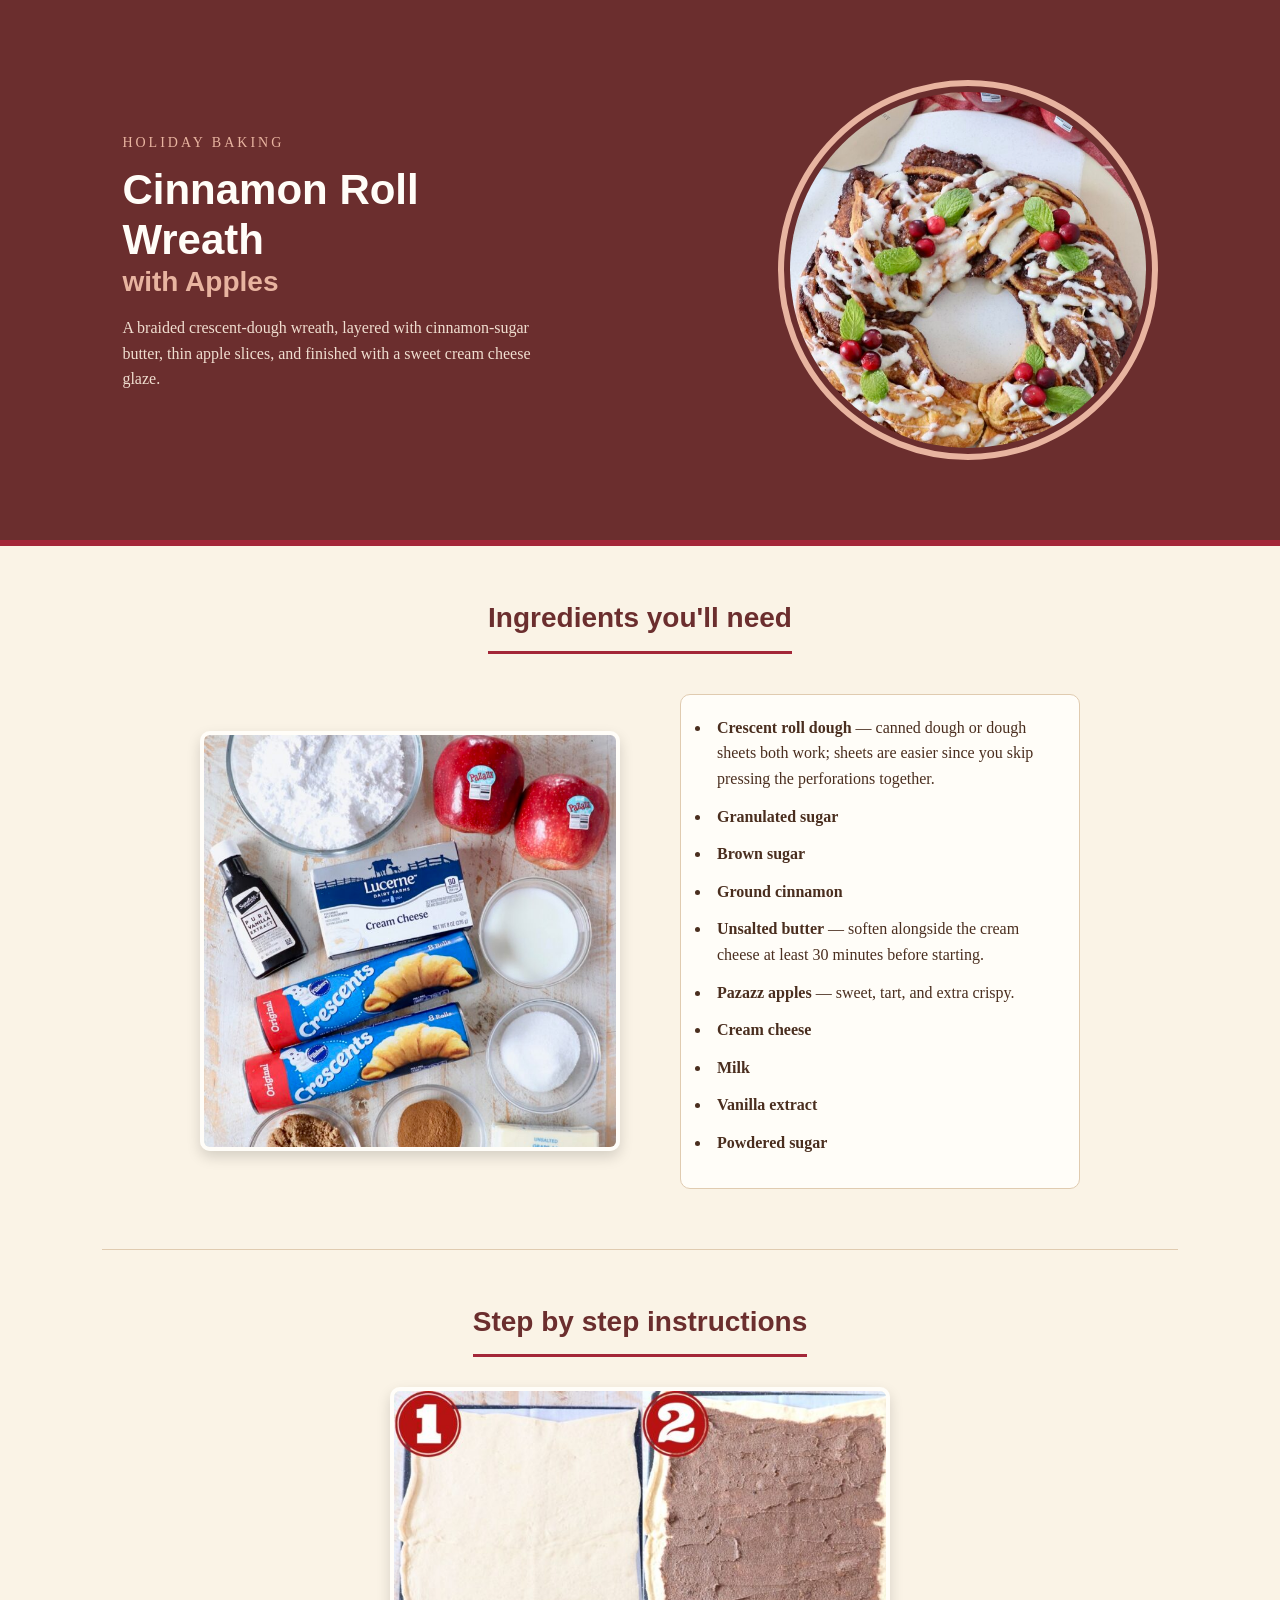
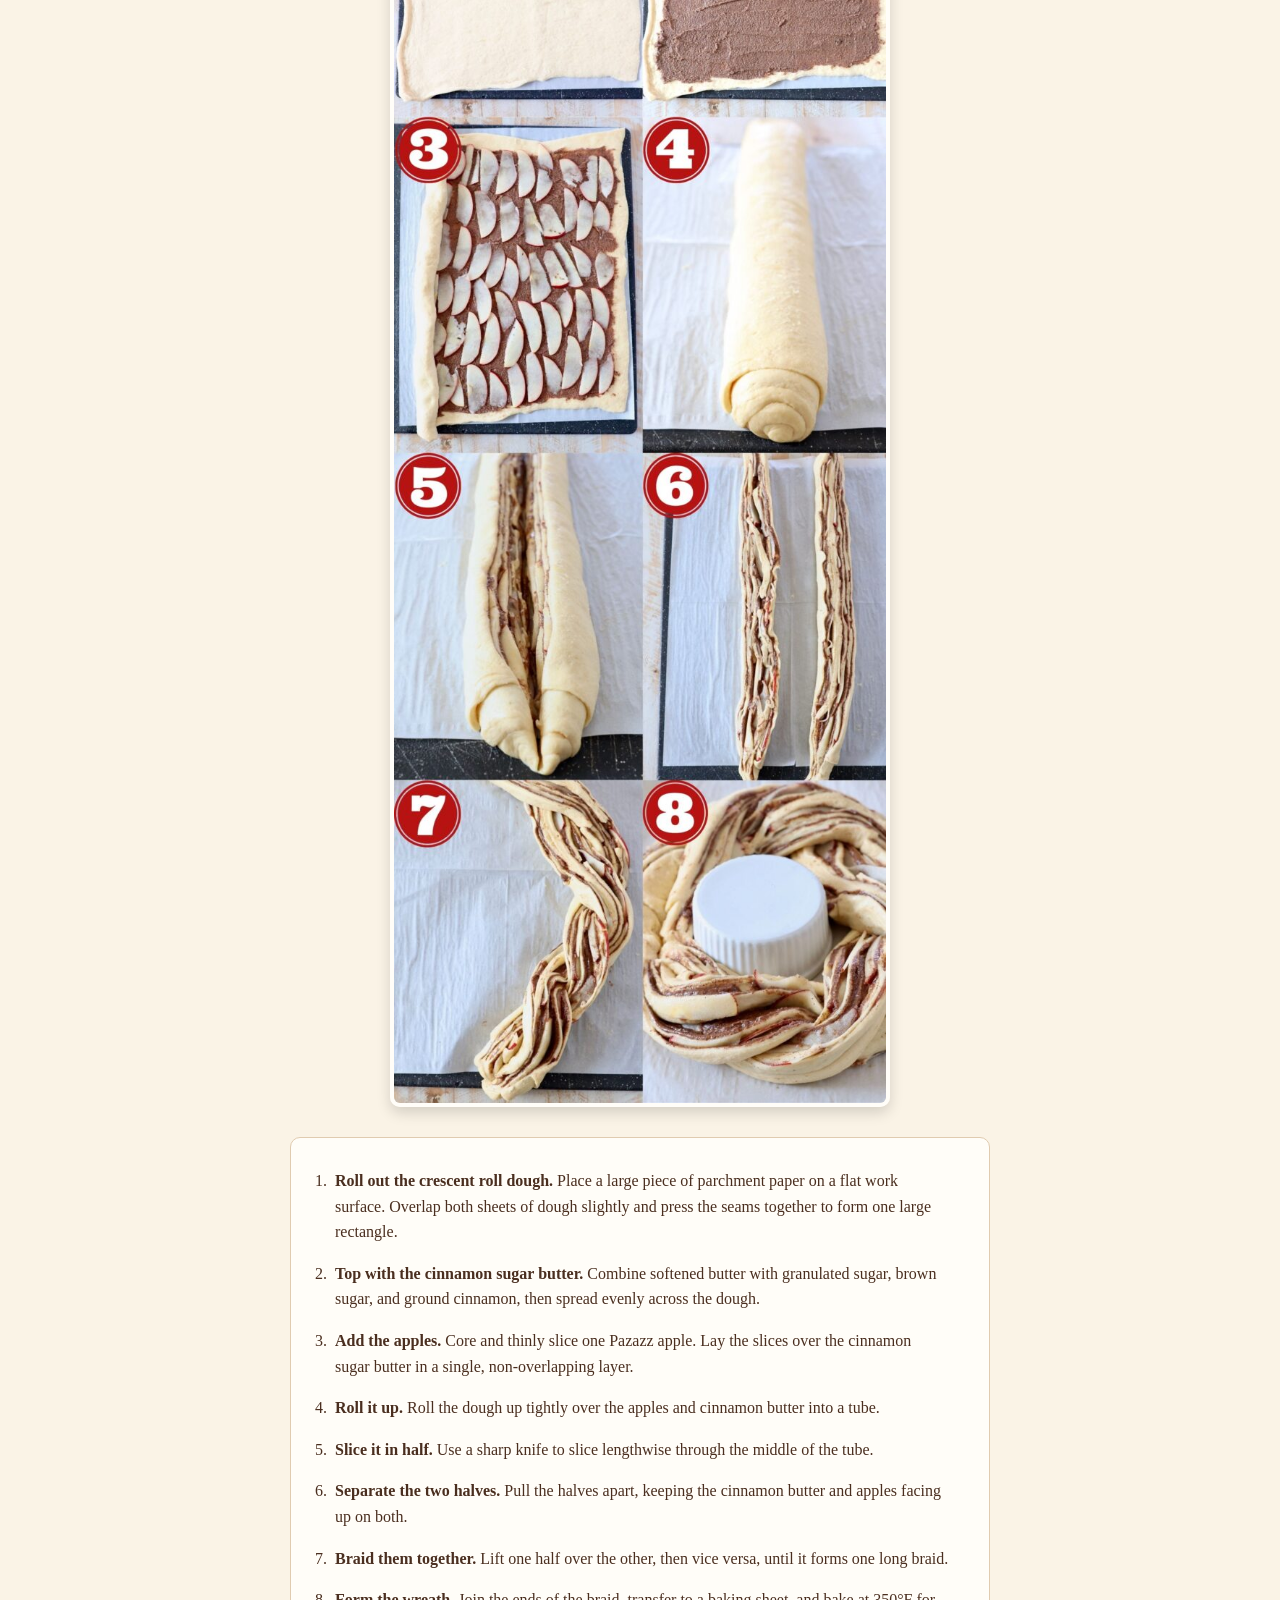
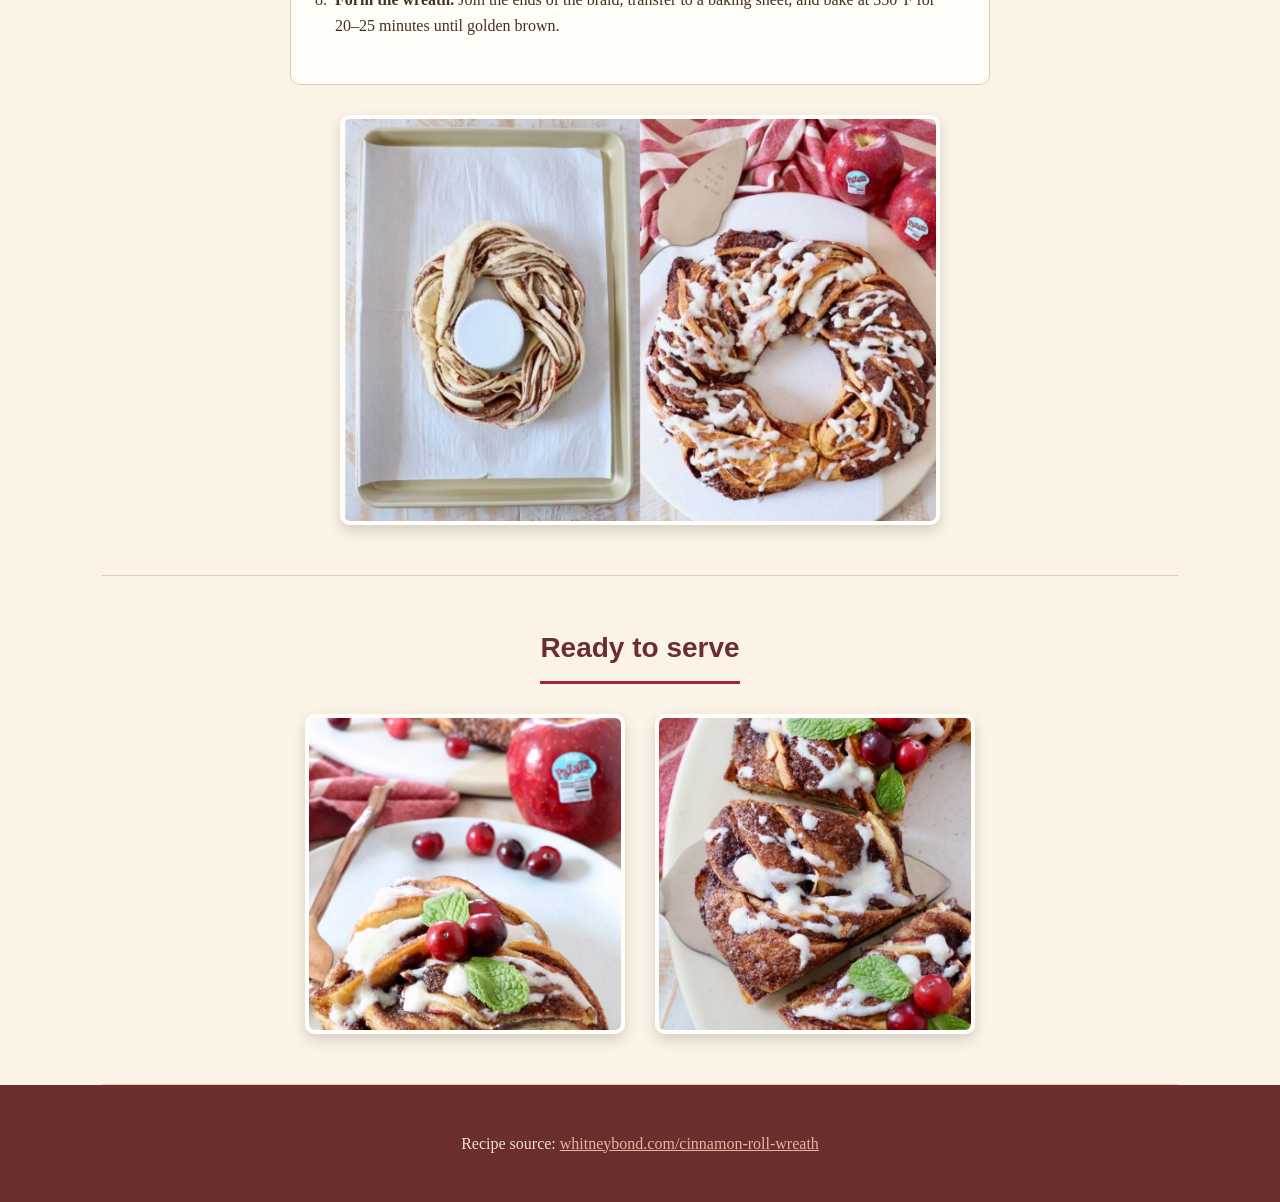
==== assignment-3/index.html @ 5c4f18f1 "assignment_3" ====
<!DOCTYPE html>
<html lang="th">
<head>
    <meta charset='utf-8'>
    <meta http-equiv='X-UA-Compatible' content='IE=edge'>
    <link rel='stylesheet' type='text/css' media='screen' href='main_b.css'>
    <title>Cinnamon Roll Wreath with Apples</title>
    <meta name='viewport' content='width=device-width, initial-scale=1'>
</head>
<body>

    <header class="hero">
        <div class="hero-text">
            <p class="eyebrow">Holiday Baking</p>
            <h1>Cinnamon Roll Wreath <span>with Apples</span></h1>
            <p class="subtitle">A braided crescent-dough wreath, layered with cinnamon-sugar butter, thin apple slices, and finished with a sweet cream cheese glaze.</p>
        </div>
        <img class="hero-img" src="pic/cinnamon-5.jpeg" alt="Finished cinnamon roll wreath with apples, glazed and topped with cranberries and mint">
    </header>

    <main>
        <section class="ingredients">
            <h2 class="section-title">Ingredients you'll need</h2>
            <div class="ingredients-flex">
                <img class="ingredients-img" src="pic/cinnamon-1.jpeg" alt="All ingredients laid out: powdered sugar, apples, vanilla extract, cream cheese, crescent dough, milk, sugar, brown sugar, cinnamon and butter">
                <ul class="ingredients-list">
                    <li><strong>Crescent roll dough</strong> — canned dough or dough sheets both work; sheets are easier since you skip pressing the perforations together.</li>
                    <li><strong>Granulated sugar</strong></li>
                    <li><strong>Brown sugar</strong></li>
                    <li><strong>Ground cinnamon</strong></li>
                    <li><strong>Unsalted butter</strong> — soften alongside the cream cheese at least 30 minutes before starting.</li>
                    <li><strong>Pazazz apples</strong> — sweet, tart, and extra crispy.</li>
                    <li><strong>Cream cheese</strong></li>
                    <li><strong>Milk</strong></li>
                    <li><strong>Vanilla extract</strong></li>
                    <li><strong>Powdered sugar</strong></li>
                </ul>
            </div>
        </section>

        <section class="steps">
            <h2 class="section-title">Step by step instructions</h2>

            <img class="steps-collage" src="pic/cinnamon-2.jpeg" alt="Eight-step photo collage showing the dough being rolled, filled, sliced, and braided into a wreath">

            <ol class="steps-list">
                <li><strong>Roll out the crescent roll dough.</strong> Place a large piece of parchment paper on a flat work surface. Overlap both sheets of dough slightly and press the seams together to form one large rectangle.</li>
                <li><strong>Top with the cinnamon sugar butter.</strong> Combine softened butter with granulated sugar, brown sugar, and ground cinnamon, then spread evenly across the dough.</li>
                <li><strong>Add the apples.</strong> Core and thinly slice one Pazazz apple. Lay the slices over the cinnamon sugar butter in a single, non-overlapping layer.</li>
                <li><strong>Roll it up.</strong> Roll the dough up tightly over the apples and cinnamon butter into a tube.</li>
                <li><strong>Slice it in half.</strong> Use a sharp knife to slice lengthwise through the middle of the tube.</li>
                <li><strong>Separate the two halves.</strong> Pull the halves apart, keeping the cinnamon butter and apples facing up on both.</li>
                <li><strong>Braid them together.</strong> Lift one half over the other, then vice versa, until it forms one long braid.</li>
                <li><strong>Form the wreath.</strong> Join the ends of the braid, transfer to a baking sheet, and bake at 350°F for 20–25 minutes until golden brown.</li>
            </ol>

            <img class="steps-final" src="pic/cinnamon-6.jpeg" alt="Unbaked wreath shaped on a baking sheet next to the finished glazed wreath">
        </section>

        <section class="gallery">
            <h2 class="section-title">Ready to serve</h2>
            <div class="gallery-flex">
                <img src="pic/cinnamon-3.jpeg" alt="A plated slice of cinnamon roll wreath topped with glaze, cranberries and mint">
                <img src="pic/cinnamon-4.jpeg" alt="Overhead view of the wreath being sliced, glaze drizzled over cranberries and mint">
            </div>
        </section>
    </main>

    <footer>
        <p>Recipe source: <a href="https://whitneybond.com/cinnamon-roll-wreath/" target="_blank" rel="noopener">whitneybond.com/cinnamon-roll-wreath</a></p>
    </footer>

</body>
</html>
---- assignment-3/main_b.css ----
/* ===== Base ===== */
* {
    box-sizing: border-box;
}

body {
    margin: 0;
    padding: 0;
    background-color: #FAF3E6;
    color: #4A2E1F;
    font-family: 'Georgia', 'Trebuchet MS', serif;
    line-height: 1.6;
}

h1, h2 {
    font-family: 'Trebuchet MS', 'Georgia', sans-serif;
    color: #6B2E2E;
    margin: 0;
}

a {
    color: #A32638;
}

/* ===== Hero ===== */
.hero {
    display: flex;
    flex-wrap: wrap;
    align-items: center;
    justify-content: space-between;
    background-color: #6B2E2E;
    padding: 60px 8%;
    margin: 0;
    border-bottom: 6px solid #A32638;
}

.hero-text {
    width: 45%;
    padding: 20px;
    text-align: left;
}

.eyebrow {
    text-align: left;
    color: #E8B4A0;
    letter-spacing: 3px;
    text-transform: uppercase;
    font-size: 14px;
    margin: 0 0 10px 0;
}

.hero h1 {
    color: #FFFDF8;
    font-size: 42px;
    line-height: 1.2;
    margin-bottom: 16px;
}

.hero h1 span {
    display: block;
    color: #E8B4A0;
    font-size: 28px;
}

.subtitle {
    color: #F0DED0;
    font-size: 16px;
}

.hero-img {
    width: 380px;
    height: 380px;
    object-fit: cover;
    border-radius: 50%;
    border: 6px solid #E8B4A0;
    padding: 6px;
    margin: 20px;
}

/* ===== Section shared ===== */
main {
    padding: 0 8%;
}

section {
    padding: 50px 0;
    border-bottom: 1px solid #E0CBB0;
}

.section-title {
    text-align: center;
    font-size: 28px;
    margin-bottom: 30px;
    padding-bottom: 10px;
    border-bottom: 3px solid #A32638;
    display: inline-block;
}

.ingredients, .steps, .gallery {
    text-align: center;
}

/* ===== Ingredients ===== */
.ingredients-flex {
    display: flex;
    flex-wrap: wrap;
    align-items: center;
    justify-content: center;
    gap: 40px;
    text-align: left;
}

.ingredients-img {
    width: 420px;
    height: 420px;
    object-fit: cover;
    border: 4px solid #FFFDF8;
    border-radius: 10px;
    box-shadow: 0 6px 14px rgba(0,0,0,0.15);
    margin: 10px;
}

.ingredients-list {
    width: 400px;
    padding: 20px 30px;
    margin: 10px;
    background-color: #FFFDF8;
    border: 1px solid #E0CBB0;
    border-radius: 10px;
}

.ingredients-list li {
    margin-bottom: 12px;
    padding-left: 6px;
}

/* ===== Steps ===== */
.steps-collage {
    width: 100%;
    max-width: 500px;
    height: auto;
    border: 4px solid #FFFDF8;
    border-radius: 10px;
    box-shadow: 0 6px 14px rgba(0,0,0,0.15);
    margin: 0 auto 30px auto;
    display: block;
}

.steps-list {
    width: 100%;
    max-width: 700px;
    margin: 0 auto 30px auto;
    padding: 30px 40px;
    text-align: left;
    background-color: #FFFDF8;
    border: 1px solid #E0CBB0;
    border-radius: 10px;
}

.steps-list li {
    margin-bottom: 16px;
    padding-left: 4px;
}

.steps-final {
    width: 100%;
    max-width: 600px;
    height: auto;
    border: 4px solid #FFFDF8;
    border-radius: 10px;
    box-shadow: 0 6px 14px rgba(0,0,0,0.15);
    margin: 0 auto;
    display: block;
}

/* ===== Gallery ===== */
.gallery-flex {
    display: flex;
    flex-wrap: wrap;
    justify-content: center;
    gap: 30px;
}

.gallery-flex img {
    width: 320px;
    height: 320px;
    object-fit: cover;
    border: 4px solid #FFFDF8;
    border-radius: 10px;
    box-shadow: 0 6px 14px rgba(0,0,0,0.15);
    margin: 0;
}

/* ===== Footer ===== */
footer {
    text-align: center;
    padding: 30px 8%;
    background-color: #6B2E2E;
    color: #F0DED0;
}

footer a {
    color: #E8B4A0;
}

/* ===== Responsive ===== */
@media (max-width: 800px) {
    .hero {
        flex-direction: column;
        text-align: center;
        padding: 40px 6%;
    }

    .hero-text {
        width: 100%;
        text-align: center;
    }

    .eyebrow {
        text-align: center;
    }

    .hero-img {
        width: 260px;
        height: 260px;
    }

    .ingredients-img {
        width: 100%;
        max-width: 380px;
        height: 300px;
    }

    .ingredients-list {
        width: 100%;
        max-width: 380px;
    }

    .gallery-flex img {
        width: 100%;
        max-width: 340px;
        height: 260px;
    }
}
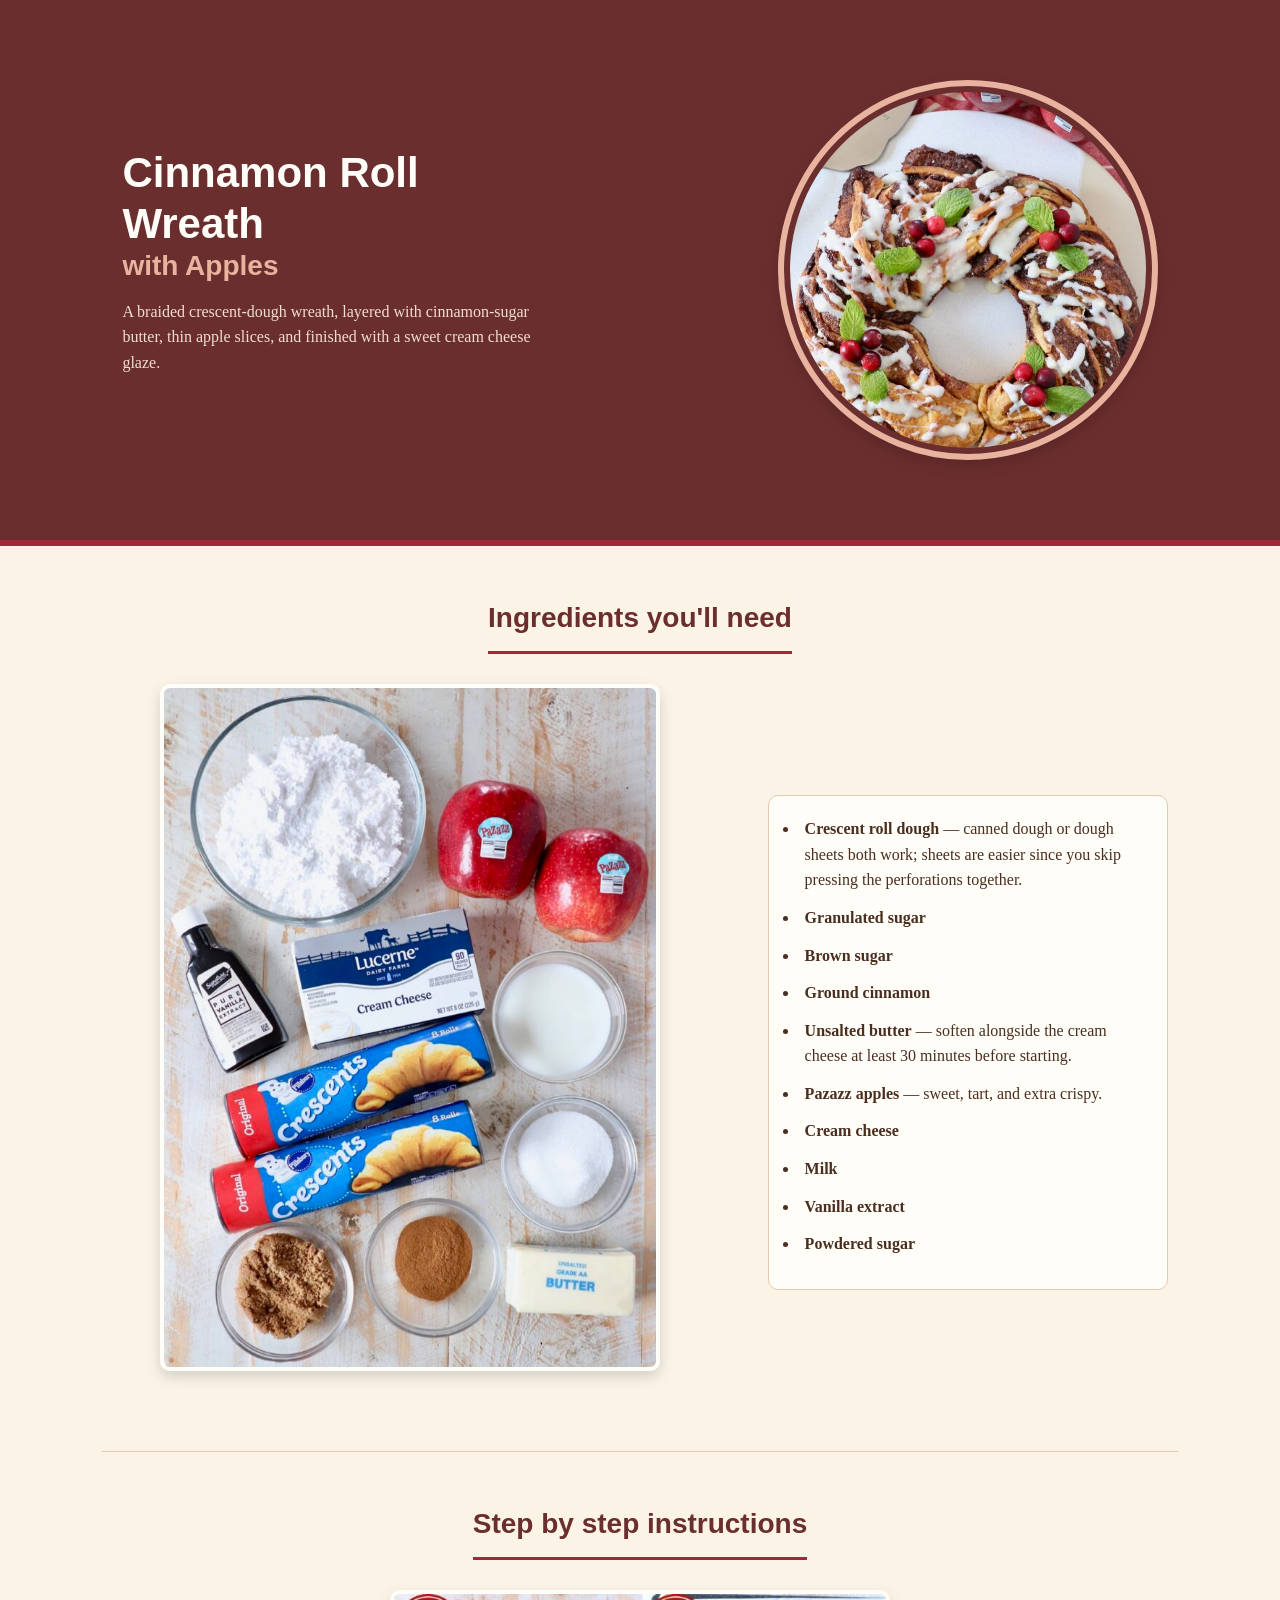
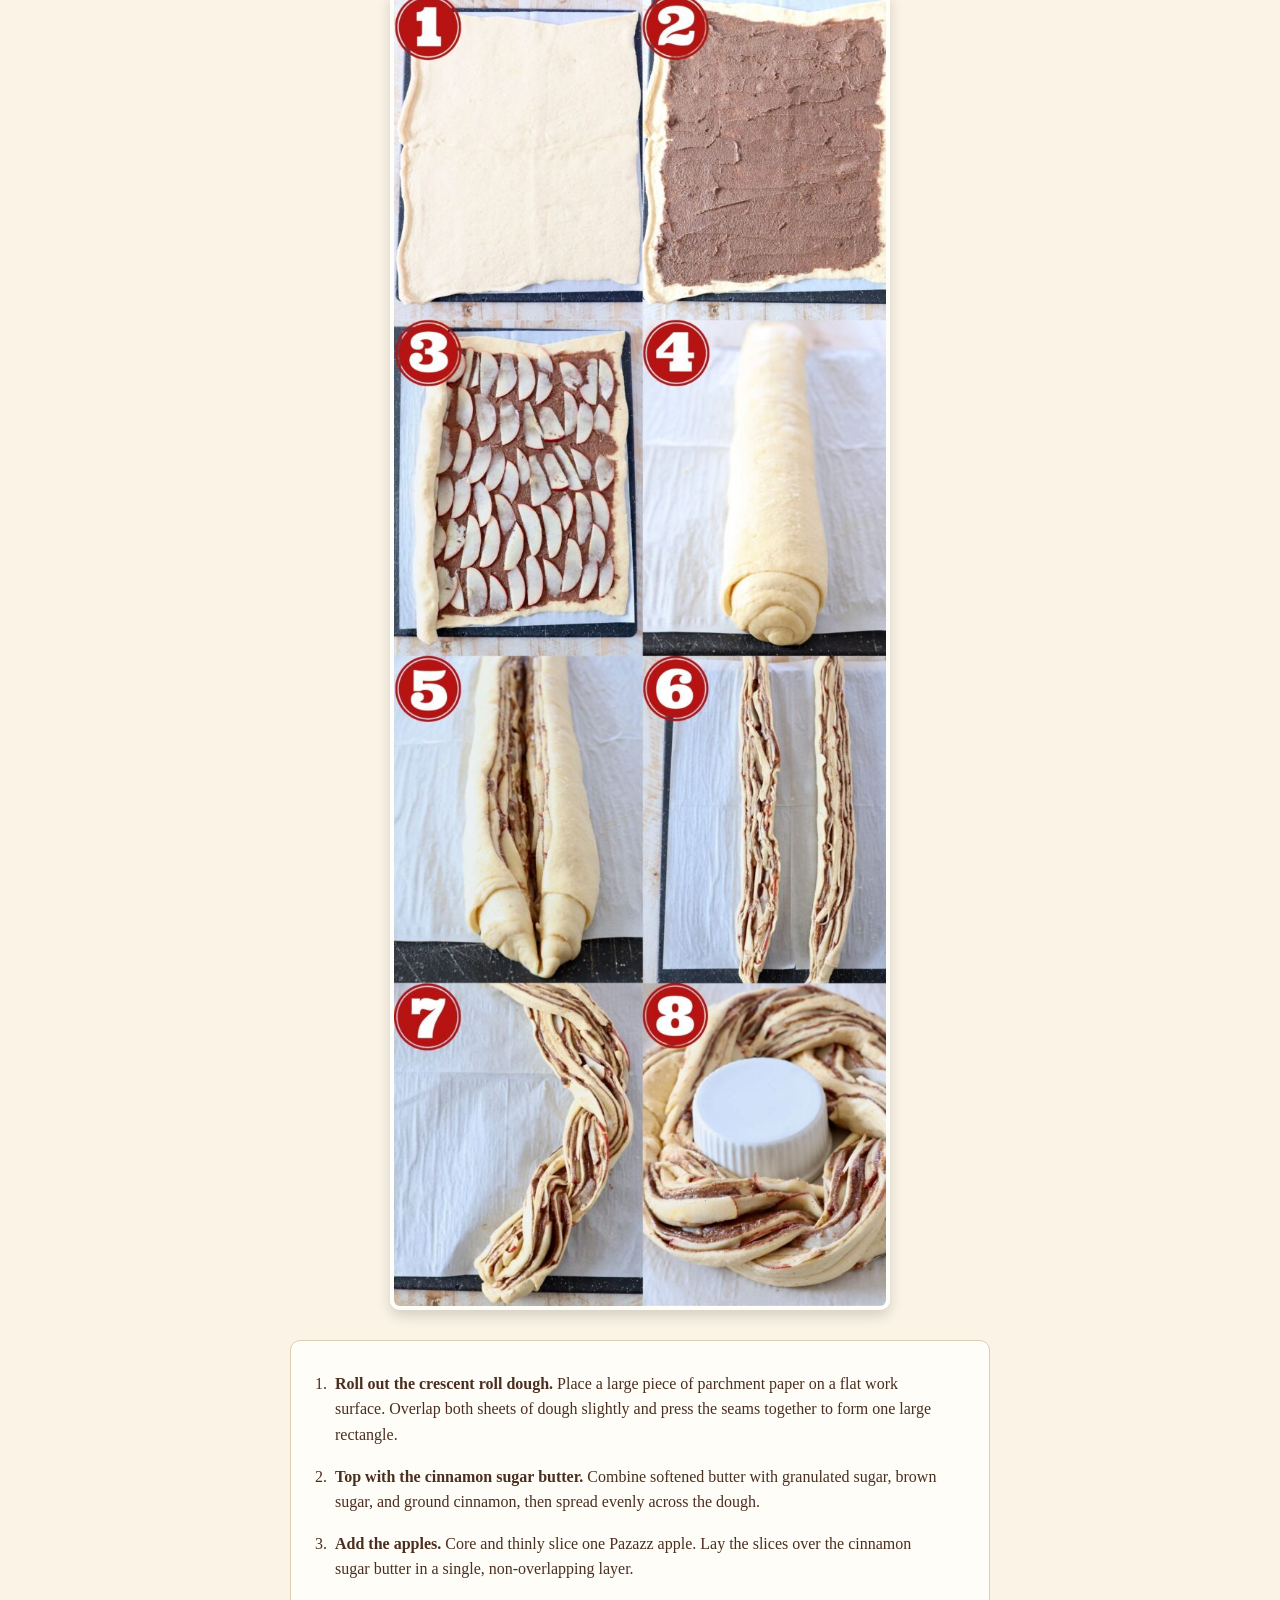
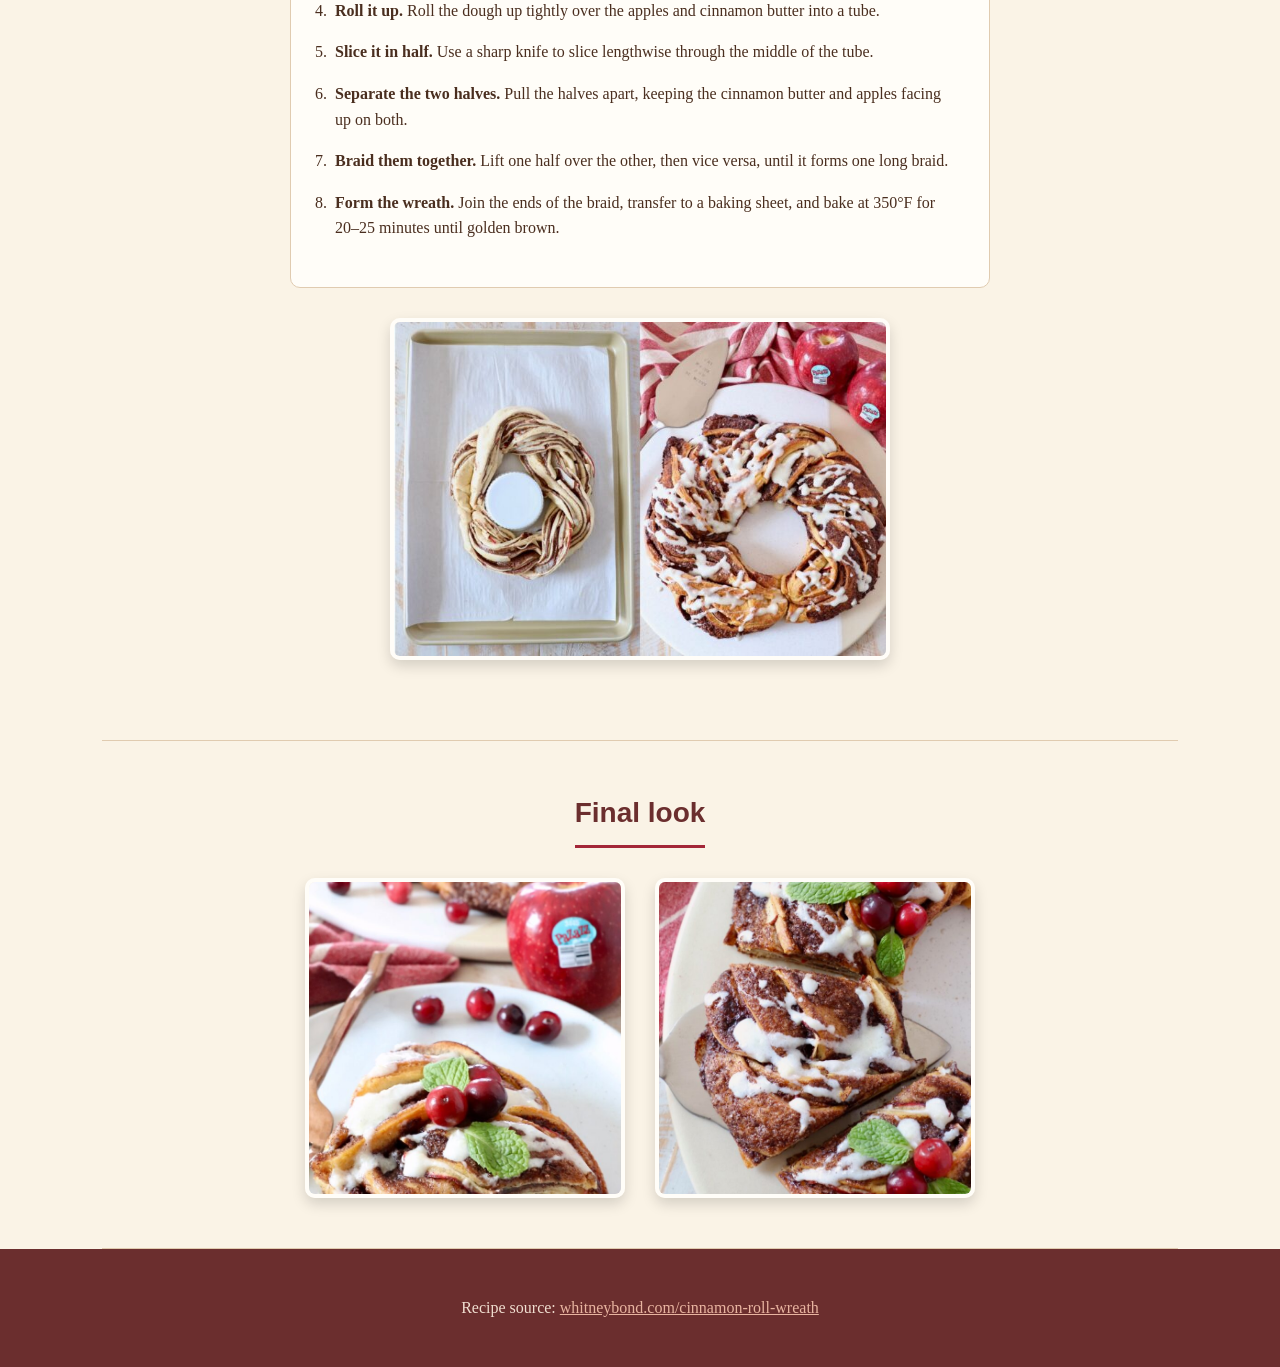
==== commit ec8b6cac: "assign3-reupload" ====
--- a/assignment-3/index.html
+++ b/assignment-3/index.html
@@ -3,7 +3,7 @@
 <head>
     <meta charset='utf-8'>
     <meta http-equiv='X-UA-Compatible' content='IE=edge'>
-    <link rel='stylesheet' type='text/css' media='screen' href='main_b.css'>
+    <link rel='stylesheet' type='text/css' media='screen' href='main.css'>
     <title>Cinnamon Roll Wreath with Apples</title>
     <meta name='viewport' content='width=device-width, initial-scale=1'>
 </head>
@@ -11,7 +11,6 @@
 
     <header class="hero">
         <div class="hero-text">
-            <p class="eyebrow">Holiday Baking</p>
             <h1>Cinnamon Roll Wreath <span>with Apples</span></h1>
             <p class="subtitle">A braided crescent-dough wreath, layered with cinnamon-sugar butter, thin apple slices, and finished with a sweet cream cheese glaze.</p>
         </div>
@@ -22,7 +21,7 @@
         <section class="ingredients">
             <h2 class="section-title">Ingredients you'll need</h2>
             <div class="ingredients-flex">
-                <img class="ingredients-img" src="pic/cinnamon-1.jpeg" alt="All ingredients laid out: powdered sugar, apples, vanilla extract, cream cheese, crescent dough, milk, sugar, brown sugar, cinnamon and butter">
+                <img src="pic/cinnamon-1.jpeg" alt="cinnamon-1">
                 <ul class="ingredients-list">
                     <li><strong>Crescent roll dough</strong> — canned dough or dough sheets both work; sheets are easier since you skip pressing the perforations together.</li>
                     <li><strong>Granulated sugar</strong></li>
@@ -41,7 +40,7 @@
         <section class="steps">
             <h2 class="section-title">Step by step instructions</h2>
 
-            <img class="steps-collage" src="pic/cinnamon-2.jpeg" alt="Eight-step photo collage showing the dough being rolled, filled, sliced, and braided into a wreath">
+            <img src="pic/cinnamon-2.jpeg" alt="cinnamon-2">
 
             <ol class="steps-list">
                 <li><strong>Roll out the crescent roll dough.</strong> Place a large piece of parchment paper on a flat work surface. Overlap both sheets of dough slightly and press the seams together to form one large rectangle.</li>
@@ -54,14 +53,14 @@
                 <li><strong>Form the wreath.</strong> Join the ends of the braid, transfer to a baking sheet, and bake at 350°F for 20–25 minutes until golden brown.</li>
             </ol>
 
-            <img class="steps-final" src="pic/cinnamon-6.jpeg" alt="Unbaked wreath shaped on a baking sheet next to the finished glazed wreath">
+            <img src="pic/cinnamon-6.jpeg" alt="cinnamon-6">
         </section>
 
         <section class="gallery">
-            <h2 class="section-title">Ready to serve</h2>
+            <h2 class="section-title">Final look</h2>
             <div class="gallery-flex">
-                <img src="pic/cinnamon-3.jpeg" alt="A plated slice of cinnamon roll wreath topped with glaze, cranberries and mint">
-                <img src="pic/cinnamon-4.jpeg" alt="Overhead view of the wreath being sliced, glaze drizzled over cranberries and mint">
+                <img src="pic/cinnamon-3.jpeg" alt="cinnamon-3">
+                <img src="pic/cinnamon-4.jpeg" alt="cinnamon-4">
             </div>
         </section>
     </main>
--- a/assignment-3/main.css
+++ b/assignment-3/main.css
@@ -0,0 +1,172 @@
+
+* {
+    box-sizing: border-box;
+}
+
+body {
+    margin: 0;
+    padding: 0;
+    background-color: #FAF3E6;
+    color: #4A2E1F;
+    font-family: 'Georgia', 'Trebuchet MS', serif;
+    line-height: 1.6;
+}
+
+h1, h2 {
+    font-family: 'Trebuchet MS', 'Georgia', sans-serif;
+    color: #6B2E2E;
+    margin: 0;
+}
+
+a {
+    color: #A32638;
+}
+
+.hero {
+    display: flex;
+    flex-wrap: wrap;
+    align-items: center;
+    justify-content: space-between;
+    background-color: #6B2E2E;
+    padding: 60px 8%;
+    margin: 0;
+    border-bottom: 6px solid #A32638;
+}
+
+.hero-text {
+    width: 45%;
+    padding: 20px;
+    text-align: left;
+}
+
+.hero h1 {
+    color: #FFFDF8;
+    font-size: 42px;
+    line-height: 1.2;
+    margin-bottom: 16px;
+}
+
+.hero h1 span {
+    display: block;
+    color: #E8B4A0;
+    font-size: 28px;
+}
+
+.subtitle {
+    color: #F0DED0;
+    font-size: 16px;
+}
+
+.hero-img {
+    width: 380px;
+    height: 380px;
+    object-fit: cover;
+    border-radius: 50%;
+    border: 6px solid #E8B4A0;
+    padding: 6px;
+    margin: 20px;
+}
+
+
+main {
+    padding: 0 8%;
+}
+
+section {
+    padding: 50px 0;
+    border-bottom: 1px solid #E0CBB0;
+}
+
+.section-title {
+    text-align: center;
+    font-size: 28px;
+    margin-bottom: 30px;
+    padding-bottom: 10px;
+    border-bottom: 3px solid #A32638;
+    display: inline-block;
+}
+
+.ingredients, .steps, .gallery {
+    text-align: center;
+}
+
+
+.ingredients-flex {
+    display: flex;
+    flex-wrap: wrap;
+    align-items: center;
+    justify-content: center;
+    gap: 40px;
+    text-align: left;
+}
+
+.ingredients-list {
+    width: 400px;
+    padding: 20px 30px;
+    margin: 10px;
+    background-color: #FFFDF8;
+    border: 1px solid #E0CBB0;
+    border-radius: 10px;
+}
+
+.ingredients-list li {
+    margin-bottom: 12px;
+    padding-left: 6px;
+}
+
+
+img{
+    width: 100%;
+    max-width: 500px;
+    height: auto;
+    border: 4px solid #FFFDF8;
+    border-radius: 10px;
+    box-shadow: 0 6px 14px rgba(0,0,0,0.15);
+    margin: 0 auto 30px auto;
+    display: block;
+}
+
+.steps-list {
+    width: 100%;
+    max-width: 700px;
+    margin: 0 auto 30px auto;
+    padding: 30px 40px;
+    text-align: left;
+    background-color: #FFFDF8;
+    border: 1px solid #E0CBB0;
+    border-radius: 10px;
+}
+
+.steps-list li {
+    margin-bottom: 16px;
+    padding-left: 4px;
+}
+
+.gallery-flex {
+    display: flex;
+    flex-wrap: wrap;
+    justify-content: center;
+    gap: 30px;
+}
+
+.gallery-flex img {
+    width: 320px;
+    height: 320px;
+    object-fit: cover;
+    border: 4px solid #FFFDF8;
+    border-radius: 10px;
+    box-shadow: 0 6px 14px rgba(0,0,0,0.15);
+    margin: 0;
+}
+
+
+footer {
+    text-align: center;
+    padding: 30px 8%;
+    background-color: #6B2E2E;
+    color: #F0DED0;
+}
+
+footer a {
+    color: #E8B4A0;
+}
